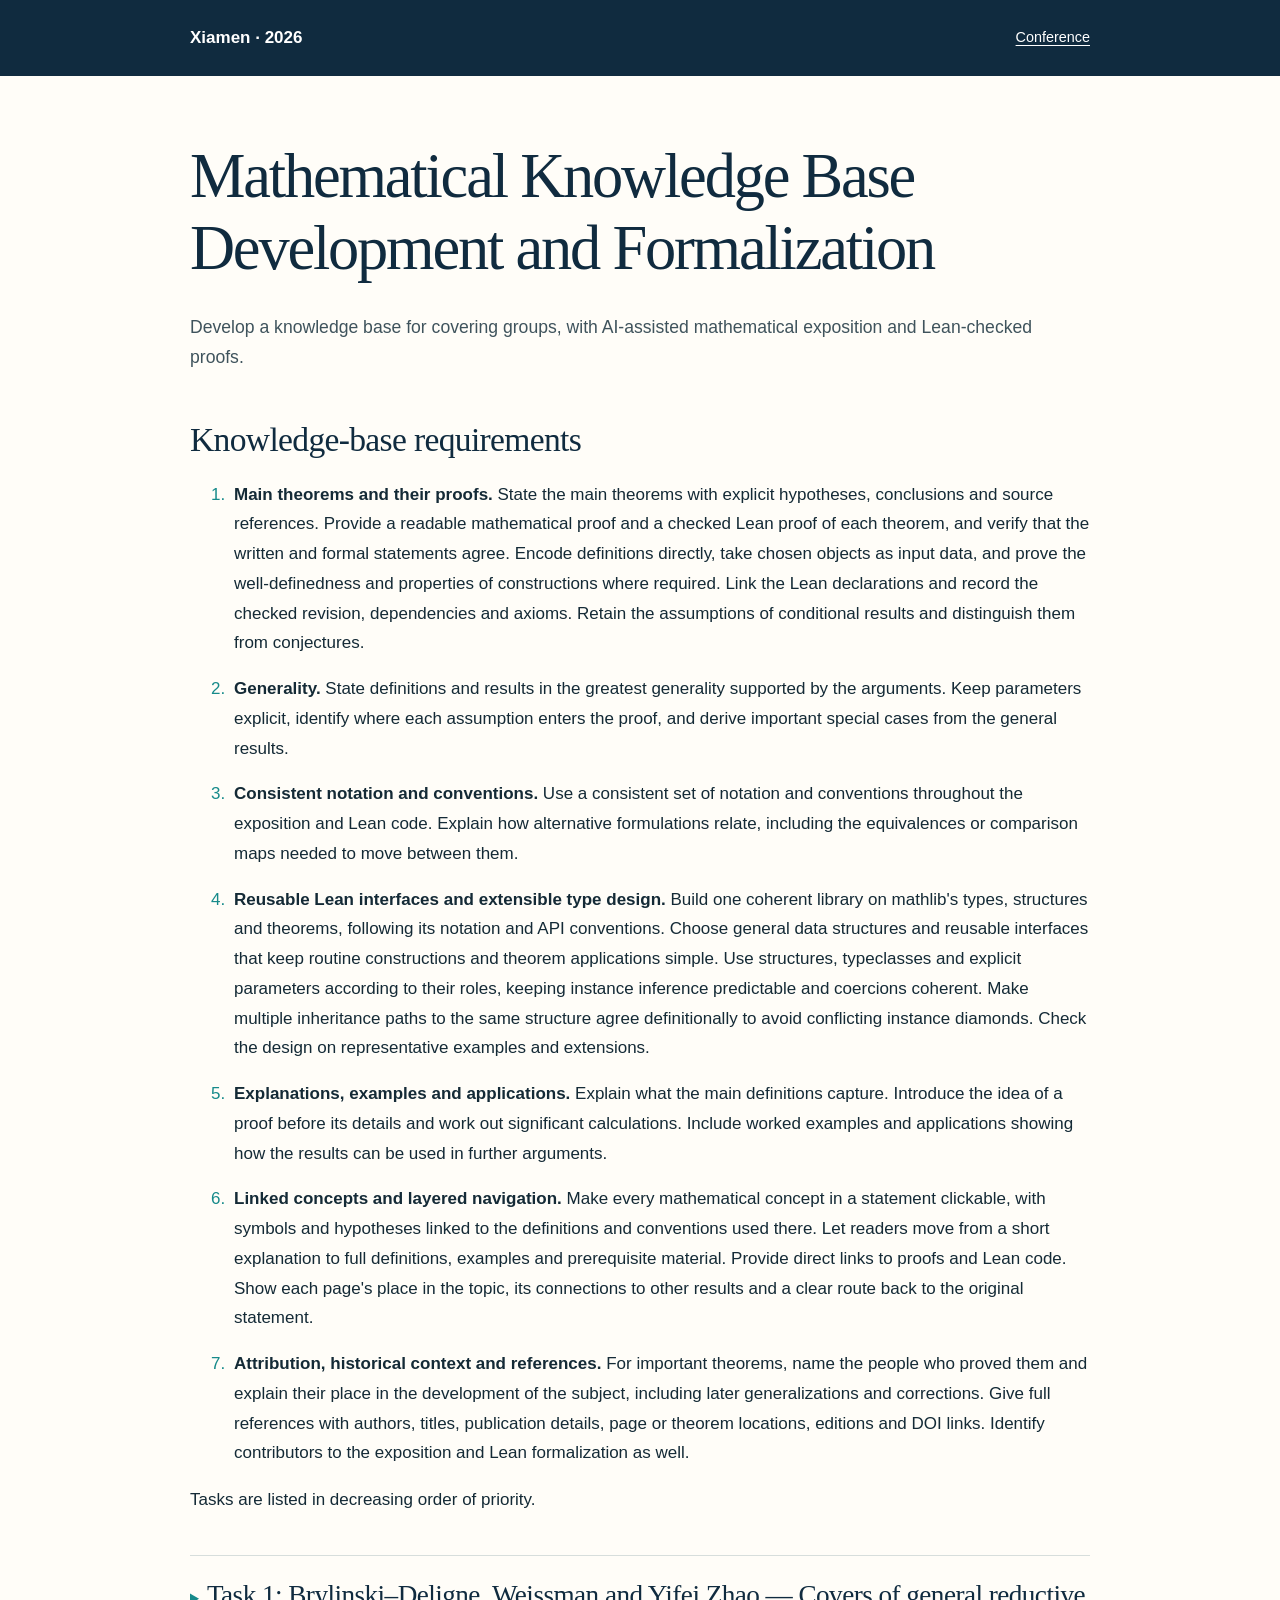
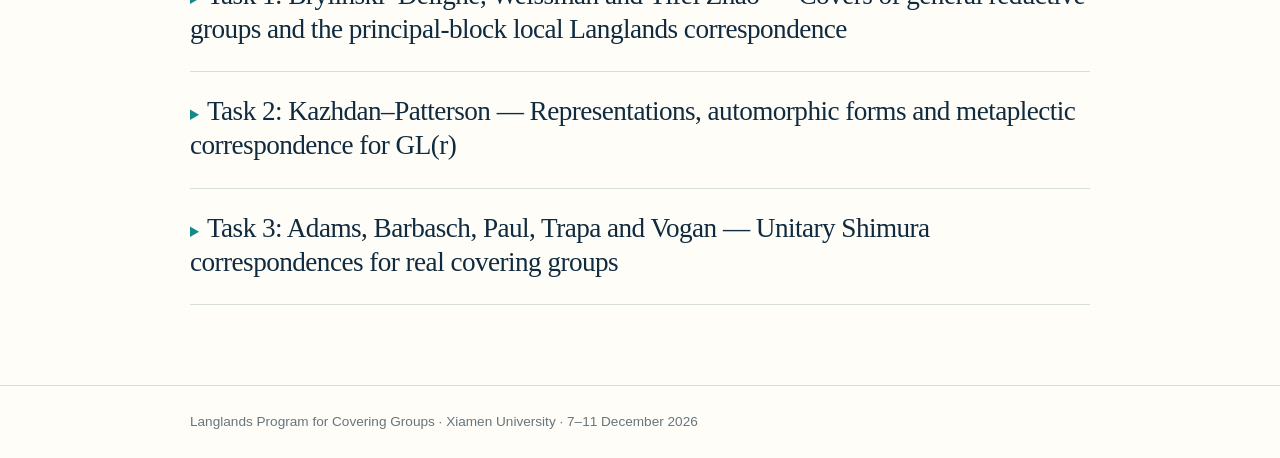
==== tasks/index.html @ 225aef8a "docs: replace real-group references with Renard-Trapa papers" ====
<!DOCTYPE html>
<html lang="en">
<head>
<meta charset="UTF-8">
<meta name="viewport" content="width=device-width, initial-scale=1.0">
<title>Knowledge Base &amp; Formalization — Xiamen 2026</title>
<meta name="description" content="Mathematical knowledge base development and Lean formalization for covering groups: definitions, main theorems, proofs, examples and references. Xiamen 2026.">
<link rel="stylesheet" href="../assets/tasks.css">
</head>
<body>
<a class="skip" href="#main">Skip to main content</a>
<header class="site-header"><div class="wrap">
  <a class="brand" href="../">Xiamen · 2026</a>
  <nav aria-label="Task navigation"><a href="../">Conference</a></nav>
</div></header>
<main class="wrap" id="main">
<h1>Mathematical Knowledge Base Development and Formalization</h1>
<p class="lead">Develop a knowledge base for covering groups, with AI-assisted mathematical exposition and Lean-checked proofs.</p>
<section id="knowledge-base" aria-labelledby="knowledge-base-title">
<h2 id="knowledge-base-title">Knowledge-base requirements</h2>
<ol>
<li><p><strong>Main theorems and their proofs.</strong> State the main theorems with explicit hypotheses, conclusions and source references. Provide a readable mathematical proof and a checked Lean proof of each theorem, and verify that the written and formal statements agree. Encode definitions directly, take chosen objects as input data, and prove the well-definedness and properties of constructions where required. Link the Lean declarations and record the checked revision, dependencies and axioms. Retain the assumptions of conditional results and distinguish them from conjectures.</p></li>
<li><p><strong>Generality.</strong> State definitions and results in the greatest generality supported by the arguments. Keep parameters explicit, identify where each assumption enters the proof, and derive important special cases from the general results.</p></li>
<li><p><strong>Consistent notation and conventions.</strong> Use a consistent set of notation and conventions throughout the exposition and Lean code. Explain how alternative formulations relate, including the equivalences or comparison maps needed to move between them.</p></li>
<li><p><strong>Reusable Lean interfaces and extensible type design.</strong> Build one coherent library on mathlib's types, structures and theorems, following its notation and API conventions. Choose general data structures and reusable interfaces that keep routine constructions and theorem applications simple. Use structures, typeclasses and explicit parameters according to their roles, keeping instance inference predictable and coercions coherent. Make multiple inheritance paths to the same structure agree definitionally to avoid conflicting instance diamonds. Check the design on representative examples and extensions.</p></li>
<li><p><strong>Explanations, examples and applications.</strong> Explain what the main definitions capture. Introduce the idea of a proof before its details and work out significant calculations. Include worked examples and applications showing how the results can be used in further arguments.</p></li>
<li><p><strong>Linked concepts and layered navigation.</strong> Make every mathematical concept in a statement clickable, with symbols and hypotheses linked to the definitions and conventions used there. Let readers move from a short explanation to full definitions, examples and prerequisite material. Provide direct links to proofs and Lean code. Show each page's place in the topic, its connections to other results and a clear route back to the original statement.</p></li>
<li><p><strong>Attribution, historical context and references.</strong> For important theorems, name the people who proved them and explain their place in the development of the subject, including later generalizations and corrections. Give full references with authors, titles, publication details, page or theorem locations, editions and DOI links. Identify contributors to the exposition and Lean formalization as well.</p></li>
</ol>
</section>
<p>Tasks are listed in decreasing order of priority.</p>
<div class="tasks">
<details class="task" id="bd">
<summary><h2>Task 1: Brylinski–Deligne, Weissman and Yifei Zhao — Covers of general reductive groups and the principal-block local Langlands correspondence</h2></summary>
<div class="task-body">
<p>Formalize Brylinski–Deligne’s classification of central K2-extensions, Weissman’s L-groups, and Yifei Zhao’s construction and classification of étale metaplectic covers and their dual data.</p>
<p>The principal-block part concerns the established Iwahori-spherical correspondence and its Hecke-algebra description.</p>
<h3>Core references</h3>
<ul>
<li>Brylinski–Deligne, <em>Central extensions of reductive groups by K2</em>, Publ. Math. IHES 94 (2001), 5–85. <a href="https://doi.org/10.1007/s10240-001-8192-2">DOI</a>.</li>
<li>Weissman, <em>L-groups and parameters for covering groups</em>, Astérisque 398 (2018), 33–186. <a href="https://doi.org/10.24033/ast.1046">DOI</a>.</li>
<li>Yifei Zhao, <em>Étale metaplectic covers of reductive group schemes</em>, J. Eur. Math. Soc. (2025), published online first. <a href="https://doi.org/10.4171/JEMS/1596">DOI</a>; <a href="https://arxiv.org/abs/2204.00610">arXiv</a>.</li>
</ul>
<h3>Further references</h3>
<ul>
<li>Luozi Shi and Yifei Zhao, <em>What are the extended pure inner forms of a cover?</em>, preprint (2025). <a href="https://arxiv.org/abs/2506.08696">arXiv</a>.</li>
<li>Gordan Savin, <em>On unramified representations of covering groups</em>, J. reine angew. Math. 566 (2004), 111–134. <a href="https://doi.org/10.1515/crll.2004.001">DOI</a>.</li>
<li>McNamara, <em>Principal Series Representations of Metaplectic Groups Over Local Fields</em>, in <em>Multiple Dirichlet Series, L-functions and Automorphic Forms</em>, Progress in Mathematics 300 (2012), 299–327. <a href="https://doi.org/10.1007/978-0-8176-8334-4_13">DOI</a>.</li>
</ul>
<p><a href="bd.html">Open as a separate page →</a></p>
</div>
</details>
<details class="task" id="kp">
<summary><h2>Task 2: Kazhdan–Patterson — Representations, automorphic forms and metaplectic correspondence for GL(r)</h2></summary>
<div class="task-body">
<p>Formalize the local and global theory of Kazhdan–Patterson covers of GL(r): metaplectic forms, the classification of irreducible representations by Kaplan–Lapid–Zou, and the metaplectic correspondence of Flicker and Flicker–Kazhdan via character identities and trace-formula comparisons.</p>
<h3>Core references</h3>
<ul>
<li>Kazhdan-Patterson, <em>Metaplectic forms</em>, IHES 59 (1984), 35-142. <a href="https://doi.org/10.1007/BF02698770">DOI</a>.</li>
<li>Kazhdan-Patterson, <em>Corrections to Metaplectic forms</em>, IHES 62 (1985), 203. <a href="https://doi.org/10.1007/BF02698809">DOI</a>.</li>
<li>Kaplan-Lapid-Zou, <em>Classification of irreducible representations of metaplectic covers of the general linear group over a non-archimedean local field</em>, Representation Theory 27 (2023), 1041-1087. <a href="https://doi.org/10.1090/ert/659">DOI</a>.</li>
<li>Flicker, <em>Automorphic forms on covering groups of GL(2)</em>, Invent. Math. 57 (1980), 119-182. <a href="https://doi.org/10.1007/BF01390092">DOI</a>.</li>
<li>Kazhdan-Patterson, <em>Towards a generalized Shimura correspondence</em>, Adv. Math. 60 (1986), 161-234. <a href="https://doi.org/10.1016/S0001-8708(86)80010-X">DOI</a>.</li>
<li>Flicker-Kazhdan, <em>Metaplectic correspondence</em>, IHES 64 (1986), 53-110. <a href="https://doi.org/10.1007/BF02699192">DOI</a>.</li>
</ul>
<p><a href="kp.html">Open as a separate page →</a></p>
</div>
</details>
<details class="task" id="real-shimura">
<summary><h2>Task 3: Adams, Barbasch, Paul, Trapa and Vogan — Unitary Shimura correspondences for real covering groups</h2></summary>
<div class="task-body">
<p>Formalize the unitary Shimura correspondence for split real groups developed by Adams, Barbasch, Paul, Trapa and Vogan through harmonic-analytic methods.</p>
<p>The proved results include the complementary-series injection for the stated classical groups and the unitarity equivalence under Howe correspondence for the metaplectic symplectic representations containing the det^(1/2) K-type. The broader correspondence is stated as a conjecture in that work.</p>
<h3>Main reference</h3>
<ul>
<li>Adams-Barbasch-Paul-Trapa-Vogan, <em>Unitary Shimura correspondences for split real groups</em>, JAMS 20 (2007), 701-751. <a href="https://doi.org/10.1090/S0894-0347-06-00530-3">DOI</a>.</li>
</ul>
<h3>Further references</h3>
<ul>
<li>David Renard and Peter Trapa, <em>Irreducible genuine characters of the metaplectic group: Kazhdan–Lusztig algorithm and Vogan duality</em>, Representation Theory 4 (2000), 245–295. <a href="https://doi.org/10.1090/S1088-4165-00-00105-9">DOI</a>.</li>
<li>David Renard and Peter Trapa, <em>Irreducible characters of the metaplectic group II: Functoriality</em>, J. reine angew. Math. 557 (2003), 121–158. <a href="https://doi.org/10.1515/crll.2003.028">DOI</a>.</li>
<li>Adams-Herb, <em>Lifting of characters for nonlinear simply laced groups</em>, Representation Theory 14 (2010), 70-147. <a href="https://doi.org/10.1090/S1088-4165-10-00361-4">DOI</a>.</li>
<li>Adams-Trapa, <em>Duality for nonlinear simply laced groups</em>, Compositio Math. 148 (2012), 931-965. <a href="https://doi.org/10.1112/S0010437X11007354">DOI</a>.</li>
</ul>
<p><a href="real-shimura.html">Open as a separate page →</a></p>
</div>
</details>
</div>
</main>
<footer><div class="wrap">Langlands Program for Covering Groups · Xiamen University · 7–11 December 2026</div></footer>
</body>
</html>
---- assets/tasks.css ----
:root{--navy:#102b3f;--teal:#168a8a;--cream:#f4f0e7;--paper:#fffdf8;--ink:#142a36;--muted:#66757d;--line:#d7dedc;--serif:"Iowan Old Style","Palatino Linotype",Palatino,Georgia,serif;--sans:Inter,ui-sans-serif,-apple-system,BlinkMacSystemFont,"Segoe UI",sans-serif}
*{box-sizing:border-box}
html{scroll-behavior:smooth}
body{margin:0;background:var(--paper);color:var(--ink);font:17px/1.75 var(--sans);-webkit-font-smoothing:antialiased}
a{color:var(--teal);text-underline-offset:.18em}
a:hover{text-decoration-thickness:2px}
a:focus-visible,summary:focus-visible{outline:3px solid var(--teal);outline-offset:5px}
.wrap{width:min(900px,calc(100% - 48px));margin-inline:auto}
.skip{position:absolute;left:-9999px;top:12px;z-index:10}
.skip:focus{left:16px;padding:8px 12px;background:white;color:var(--navy)}
.site-header{background:var(--navy);color:white}
.site-header .wrap{display:flex;justify-content:space-between;align-items:center;flex-wrap:wrap;gap:12px 28px;min-height:76px;padding-block:18px}
.site-header a{color:inherit}
.site-header .brand{font-weight:700;text-decoration:none}
.site-header nav{display:flex;flex-wrap:wrap;gap:12px 24px;font-size:.9rem}
main{padding-block:64px 80px}
h1,h2,h3{font-family:var(--serif);font-weight:500;color:var(--navy);line-height:1.15}
h1{margin:0 0 28px;font-size:clamp(2.4rem,6vw,3.9rem);letter-spacing:-.035em;text-wrap:balance}
h2{margin:48px 0 20px;font-size:clamp(1.65rem,4vw,2.1rem);letter-spacing:-.02em}
h3{margin:0 0 12px;font-size:1.6rem}
p{margin:0 0 22px}
li{padding-left:4px;margin-bottom:16px}
li p{margin-bottom:12px}
li::marker{color:var(--teal)}
strong{font-weight:650}
code{font-size:.94em;overflow-wrap:anywhere}
.lead{font-size:1.1rem;color:#3f535c}
.tasks{margin-top:40px;border-top:1px solid var(--line)}
.task{border-bottom:1px solid var(--line)}
.task>summary{padding:24px 0;cursor:pointer;color:var(--navy)}
.task>summary::marker{color:var(--teal);font-size:1rem}
.task>summary:hover{color:var(--teal)}
.task>summary h2{display:inline;margin:0;font-size:clamp(1.4rem,3.5vw,1.7rem);color:inherit}
.task-body{padding:0 0 24px}
.task-body h3{margin:32px 0 18px;font-size:1.45rem}
.task-body p,.task-body li{font-size:.96rem}
.task-nav{display:flex;gap:18px 32px;flex-wrap:wrap;margin-top:52px;padding-top:24px;border-top:1px solid var(--line)}
footer{border-top:1px solid var(--line);padding-block:24px;color:var(--muted);font-size:.85rem}
@media(max-width:620px){.wrap{width:calc(100% - 32px)}main{padding-top:40px}.task>summary{padding:20px 0}}
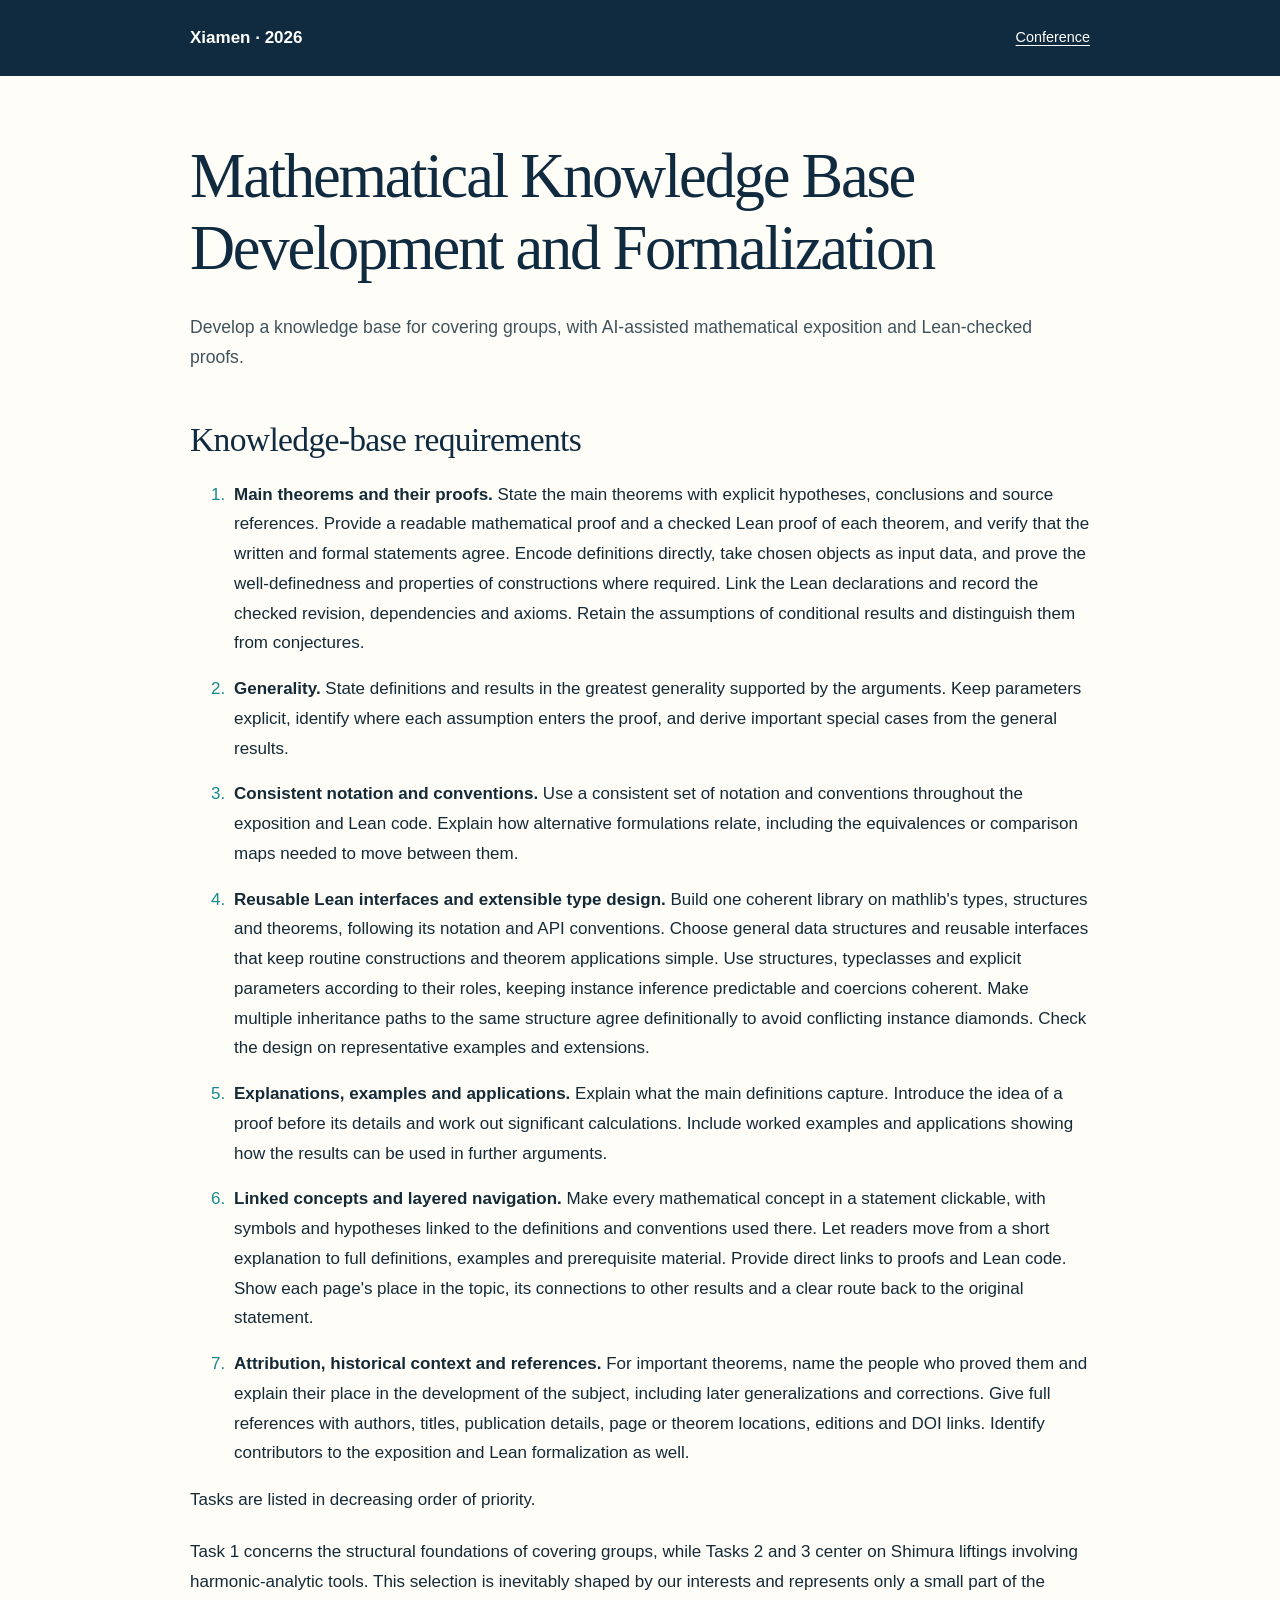
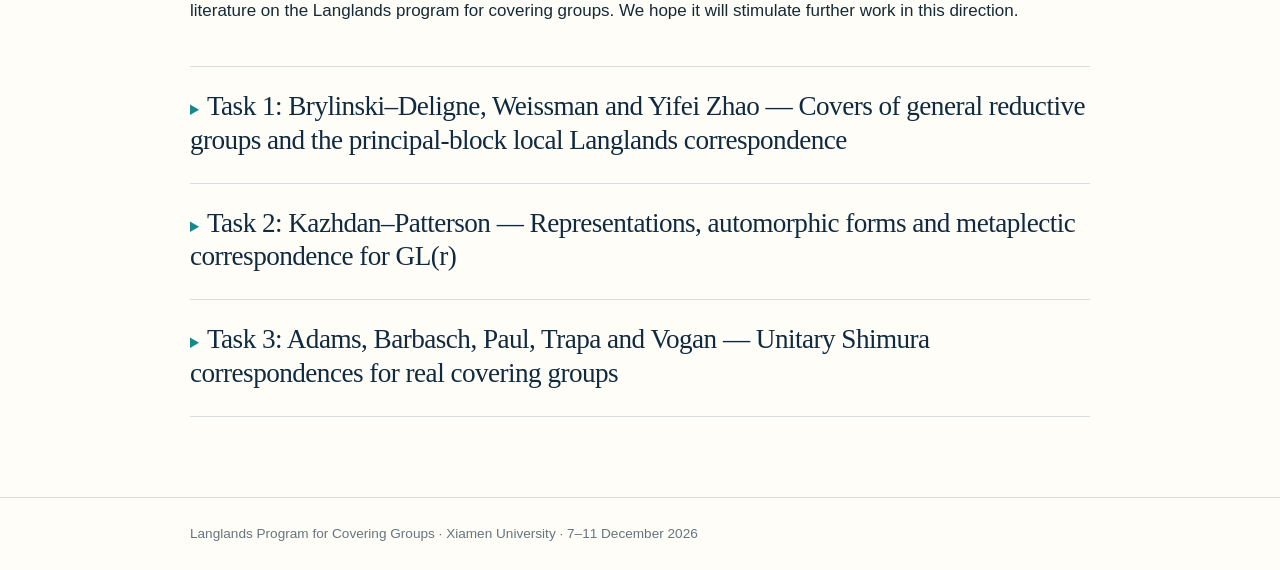
==== commit cf27e778: "docs: explain task selection and scope" ====
--- a/tasks/index.html
+++ b/tasks/index.html
@@ -29,6 +29,7 @@
 </ol>
 </section>
 <p>Tasks are listed in decreasing order of priority.</p>
+<p>Task 1 concerns the structural foundations of covering groups, while Tasks 2 and 3 center on Shimura liftings involving harmonic-analytic tools. This selection is inevitably shaped by our interests and represents only a small part of the literature on the Langlands program for covering groups. We hope it will stimulate further work in this direction.</p>
 <div class="tasks">
 <details class="task" id="bd">
 <summary><h2>Task 1: Brylinski–Deligne, Weissman and Yifei Zhao — Covers of general reductive groups and the principal-block local Langlands correspondence</h2></summary>
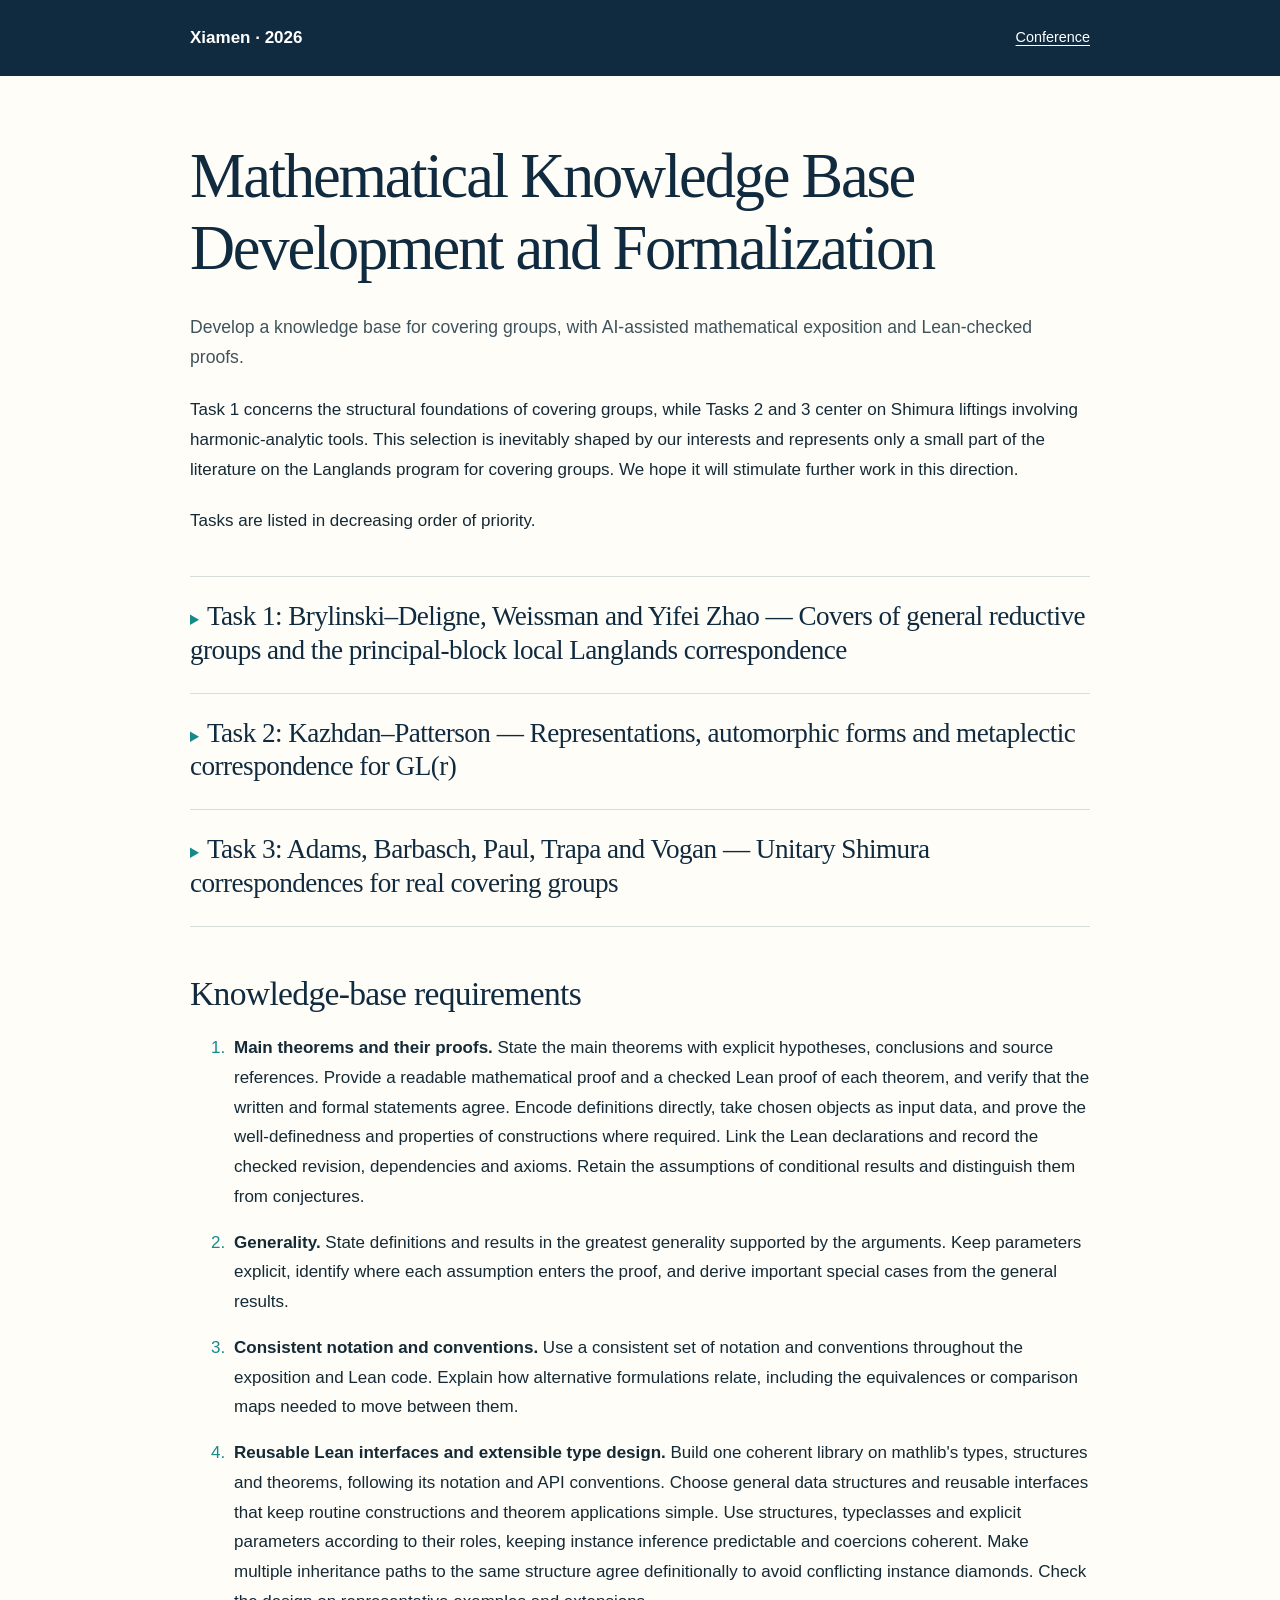
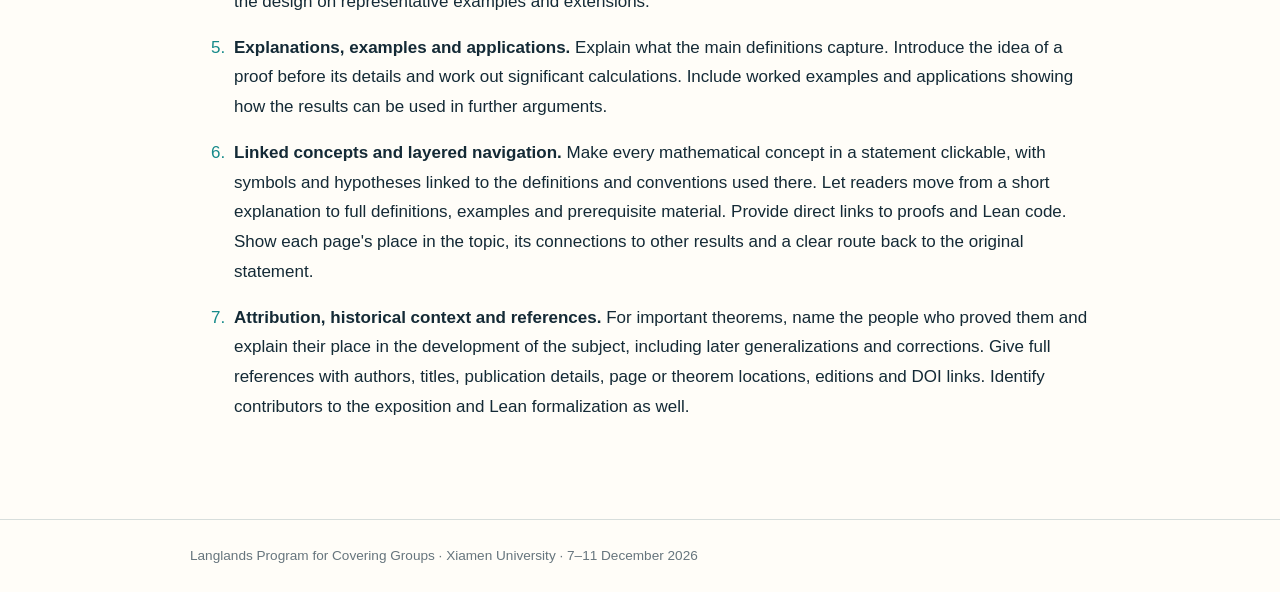
==== commit 7277010a: "docs: put task introduction and tasks before requirements" ====
--- a/tasks/index.html
+++ b/tasks/index.html
@@ -16,20 +16,8 @@
 <main class="wrap" id="main">
 <h1>Mathematical Knowledge Base Development and Formalization</h1>
 <p class="lead">Develop a knowledge base for covering groups, with AI-assisted mathematical exposition and Lean-checked proofs.</p>
-<section id="knowledge-base" aria-labelledby="knowledge-base-title">
-<h2 id="knowledge-base-title">Knowledge-base requirements</h2>
-<ol>
-<li><p><strong>Main theorems and their proofs.</strong> State the main theorems with explicit hypotheses, conclusions and source references. Provide a readable mathematical proof and a checked Lean proof of each theorem, and verify that the written and formal statements agree. Encode definitions directly, take chosen objects as input data, and prove the well-definedness and properties of constructions where required. Link the Lean declarations and record the checked revision, dependencies and axioms. Retain the assumptions of conditional results and distinguish them from conjectures.</p></li>
-<li><p><strong>Generality.</strong> State definitions and results in the greatest generality supported by the arguments. Keep parameters explicit, identify where each assumption enters the proof, and derive important special cases from the general results.</p></li>
-<li><p><strong>Consistent notation and conventions.</strong> Use a consistent set of notation and conventions throughout the exposition and Lean code. Explain how alternative formulations relate, including the equivalences or comparison maps needed to move between them.</p></li>
-<li><p><strong>Reusable Lean interfaces and extensible type design.</strong> Build one coherent library on mathlib's types, structures and theorems, following its notation and API conventions. Choose general data structures and reusable interfaces that keep routine constructions and theorem applications simple. Use structures, typeclasses and explicit parameters according to their roles, keeping instance inference predictable and coercions coherent. Make multiple inheritance paths to the same structure agree definitionally to avoid conflicting instance diamonds. Check the design on representative examples and extensions.</p></li>
-<li><p><strong>Explanations, examples and applications.</strong> Explain what the main definitions capture. Introduce the idea of a proof before its details and work out significant calculations. Include worked examples and applications showing how the results can be used in further arguments.</p></li>
-<li><p><strong>Linked concepts and layered navigation.</strong> Make every mathematical concept in a statement clickable, with symbols and hypotheses linked to the definitions and conventions used there. Let readers move from a short explanation to full definitions, examples and prerequisite material. Provide direct links to proofs and Lean code. Show each page's place in the topic, its connections to other results and a clear route back to the original statement.</p></li>
-<li><p><strong>Attribution, historical context and references.</strong> For important theorems, name the people who proved them and explain their place in the development of the subject, including later generalizations and corrections. Give full references with authors, titles, publication details, page or theorem locations, editions and DOI links. Identify contributors to the exposition and Lean formalization as well.</p></li>
-</ol>
-</section>
+<p>Task 1 concerns the structural foundations of covering groups, while Tasks 2 and 3 center on Shimura liftings involving harmonic-analytic tools. This selection is inevitably shaped by our interests and represents only a small part of the literature on the Langlands program for covering groups. We hope it will stimulate further work in this direction.</p>
 <p>Tasks are listed in decreasing order of priority.</p>
-<p>Task 1 concerns the structural foundations of covering groups, while Tasks 2 and 3 center on Shimura liftings involving harmonic-analytic tools. This selection is inevitably shaped by our interests and represents only a small part of the literature on the Langlands program for covering groups. We hope it will stimulate further work in this direction.</p>
 <div class="tasks">
 <details class="task" id="bd">
 <summary><h2>Task 1: Brylinski–Deligne, Weissman and Yifei Zhao — Covers of general reductive groups and the principal-block local Langlands correspondence</h2></summary>
@@ -87,6 +75,18 @@
 </div>
 </details>
 </div>
+<section id="knowledge-base" aria-labelledby="knowledge-base-title">
+<h2 id="knowledge-base-title">Knowledge-base requirements</h2>
+<ol>
+<li><p><strong>Main theorems and their proofs.</strong> State the main theorems with explicit hypotheses, conclusions and source references. Provide a readable mathematical proof and a checked Lean proof of each theorem, and verify that the written and formal statements agree. Encode definitions directly, take chosen objects as input data, and prove the well-definedness and properties of constructions where required. Link the Lean declarations and record the checked revision, dependencies and axioms. Retain the assumptions of conditional results and distinguish them from conjectures.</p></li>
+<li><p><strong>Generality.</strong> State definitions and results in the greatest generality supported by the arguments. Keep parameters explicit, identify where each assumption enters the proof, and derive important special cases from the general results.</p></li>
+<li><p><strong>Consistent notation and conventions.</strong> Use a consistent set of notation and conventions throughout the exposition and Lean code. Explain how alternative formulations relate, including the equivalences or comparison maps needed to move between them.</p></li>
+<li><p><strong>Reusable Lean interfaces and extensible type design.</strong> Build one coherent library on mathlib's types, structures and theorems, following its notation and API conventions. Choose general data structures and reusable interfaces that keep routine constructions and theorem applications simple. Use structures, typeclasses and explicit parameters according to their roles, keeping instance inference predictable and coercions coherent. Make multiple inheritance paths to the same structure agree definitionally to avoid conflicting instance diamonds. Check the design on representative examples and extensions.</p></li>
+<li><p><strong>Explanations, examples and applications.</strong> Explain what the main definitions capture. Introduce the idea of a proof before its details and work out significant calculations. Include worked examples and applications showing how the results can be used in further arguments.</p></li>
+<li><p><strong>Linked concepts and layered navigation.</strong> Make every mathematical concept in a statement clickable, with symbols and hypotheses linked to the definitions and conventions used there. Let readers move from a short explanation to full definitions, examples and prerequisite material. Provide direct links to proofs and Lean code. Show each page's place in the topic, its connections to other results and a clear route back to the original statement.</p></li>
+<li><p><strong>Attribution, historical context and references.</strong> For important theorems, name the people who proved them and explain their place in the development of the subject, including later generalizations and corrections. Give full references with authors, titles, publication details, page or theorem locations, editions and DOI links. Identify contributors to the exposition and Lean formalization as well.</p></li>
+</ol>
+</section>
 </main>
 <footer><div class="wrap">Langlands Program for Covering Groups · Xiamen University · 7–11 December 2026</div></footer>
 </body>
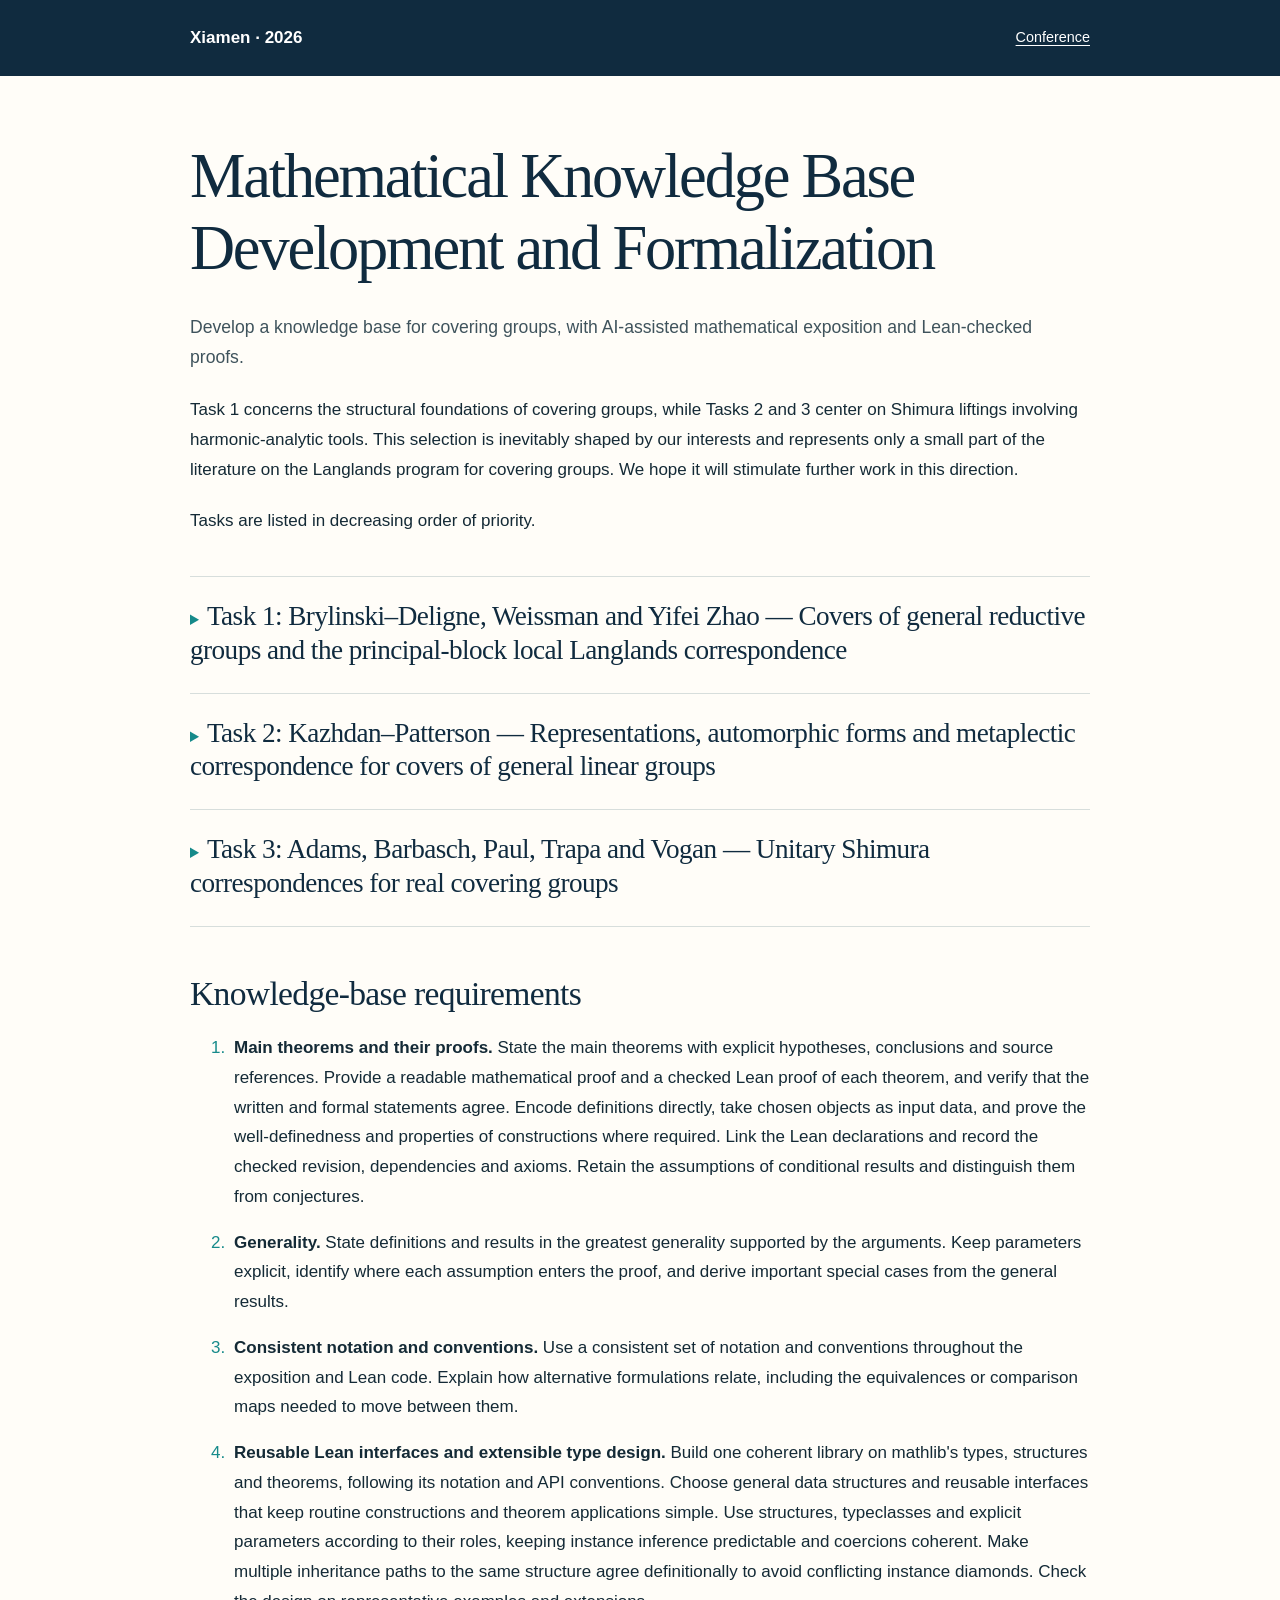
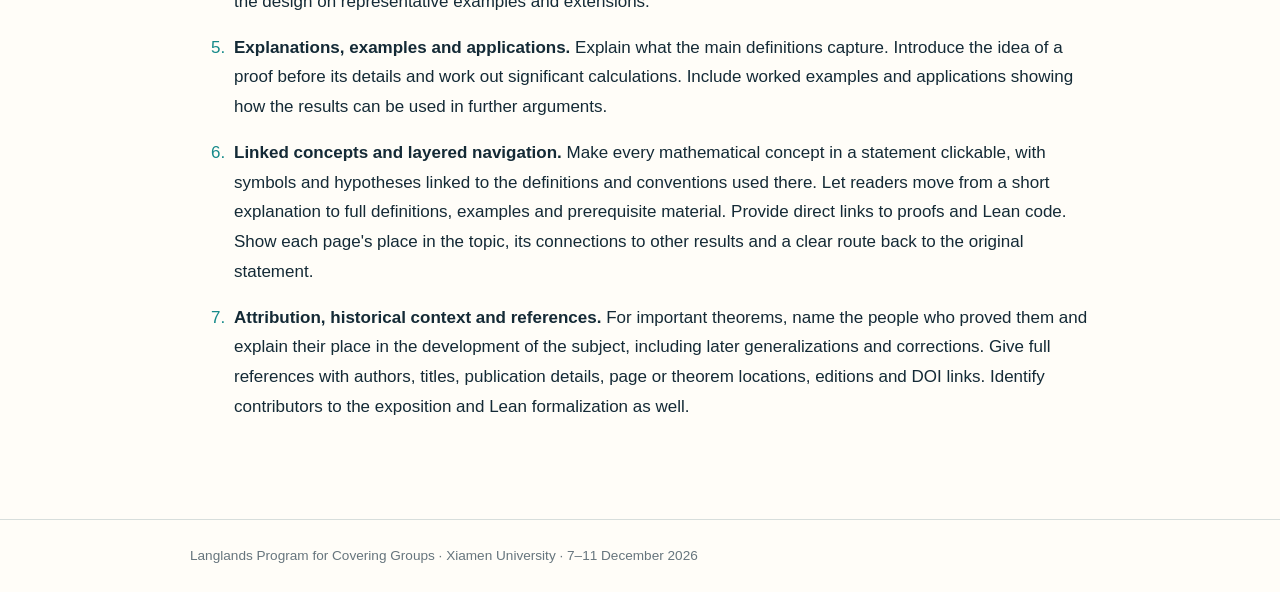
==== commit 8256d355: "docs: clarify general linear group notation in Task 2" ====
--- a/tasks/index.html
+++ b/tasks/index.html
@@ -36,13 +36,12 @@
 <li>Gordan Savin, <em>On unramified representations of covering groups</em>, J. reine angew. Math. 566 (2004), 111–134. <a href="https://doi.org/10.1515/crll.2004.001">DOI</a>.</li>
 <li>McNamara, <em>Principal Series Representations of Metaplectic Groups Over Local Fields</em>, in <em>Multiple Dirichlet Series, L-functions and Automorphic Forms</em>, Progress in Mathematics 300 (2012), 299–327. <a href="https://doi.org/10.1007/978-0-8176-8334-4_13">DOI</a>.</li>
 </ul>
-<p><a href="bd.html">Open as a separate page →</a></p>
 </div>
 </details>
 <details class="task" id="kp">
-<summary><h2>Task 2: Kazhdan–Patterson — Representations, automorphic forms and metaplectic correspondence for GL(r)</h2></summary>
+<summary><h2>Task 2: Kazhdan–Patterson — Representations, automorphic forms and metaplectic correspondence for covers of general linear groups</h2></summary>
 <div class="task-body">
-<p>Formalize the local and global theory of Kazhdan–Patterson covers of GL(r): metaplectic forms, the classification of irreducible representations by Kaplan–Lapid–Zou, and the metaplectic correspondence of Flicker and Flicker–Kazhdan via character identities and trace-formula comparisons.</p>
+<p>Formalize the local and global theory of Kazhdan–Patterson covers of GL<sub><i>r</i></sub>: metaplectic forms, the classification of irreducible representations by Kaplan–Lapid–Zou, and the metaplectic correspondence of Flicker and Flicker–Kazhdan via character identities and trace-formula comparisons.</p>
 <h3>Core references</h3>
 <ul>
 <li>Kazhdan-Patterson, <em>Metaplectic forms</em>, IHES 59 (1984), 35-142. <a href="https://doi.org/10.1007/BF02698770">DOI</a>.</li>
@@ -52,7 +51,6 @@
 <li>Kazhdan-Patterson, <em>Towards a generalized Shimura correspondence</em>, Adv. Math. 60 (1986), 161-234. <a href="https://doi.org/10.1016/S0001-8708(86)80010-X">DOI</a>.</li>
 <li>Flicker-Kazhdan, <em>Metaplectic correspondence</em>, IHES 64 (1986), 53-110. <a href="https://doi.org/10.1007/BF02699192">DOI</a>.</li>
 </ul>
-<p><a href="kp.html">Open as a separate page →</a></p>
 </div>
 </details>
 <details class="task" id="real-shimura">
@@ -71,7 +69,6 @@
 <li>Adams-Herb, <em>Lifting of characters for nonlinear simply laced groups</em>, Representation Theory 14 (2010), 70-147. <a href="https://doi.org/10.1090/S1088-4165-10-00361-4">DOI</a>.</li>
 <li>Adams-Trapa, <em>Duality for nonlinear simply laced groups</em>, Compositio Math. 148 (2012), 931-965. <a href="https://doi.org/10.1112/S0010437X11007354">DOI</a>.</li>
 </ul>
-<p><a href="real-shimura.html">Open as a separate page →</a></p>
 </div>
 </details>
 </div>
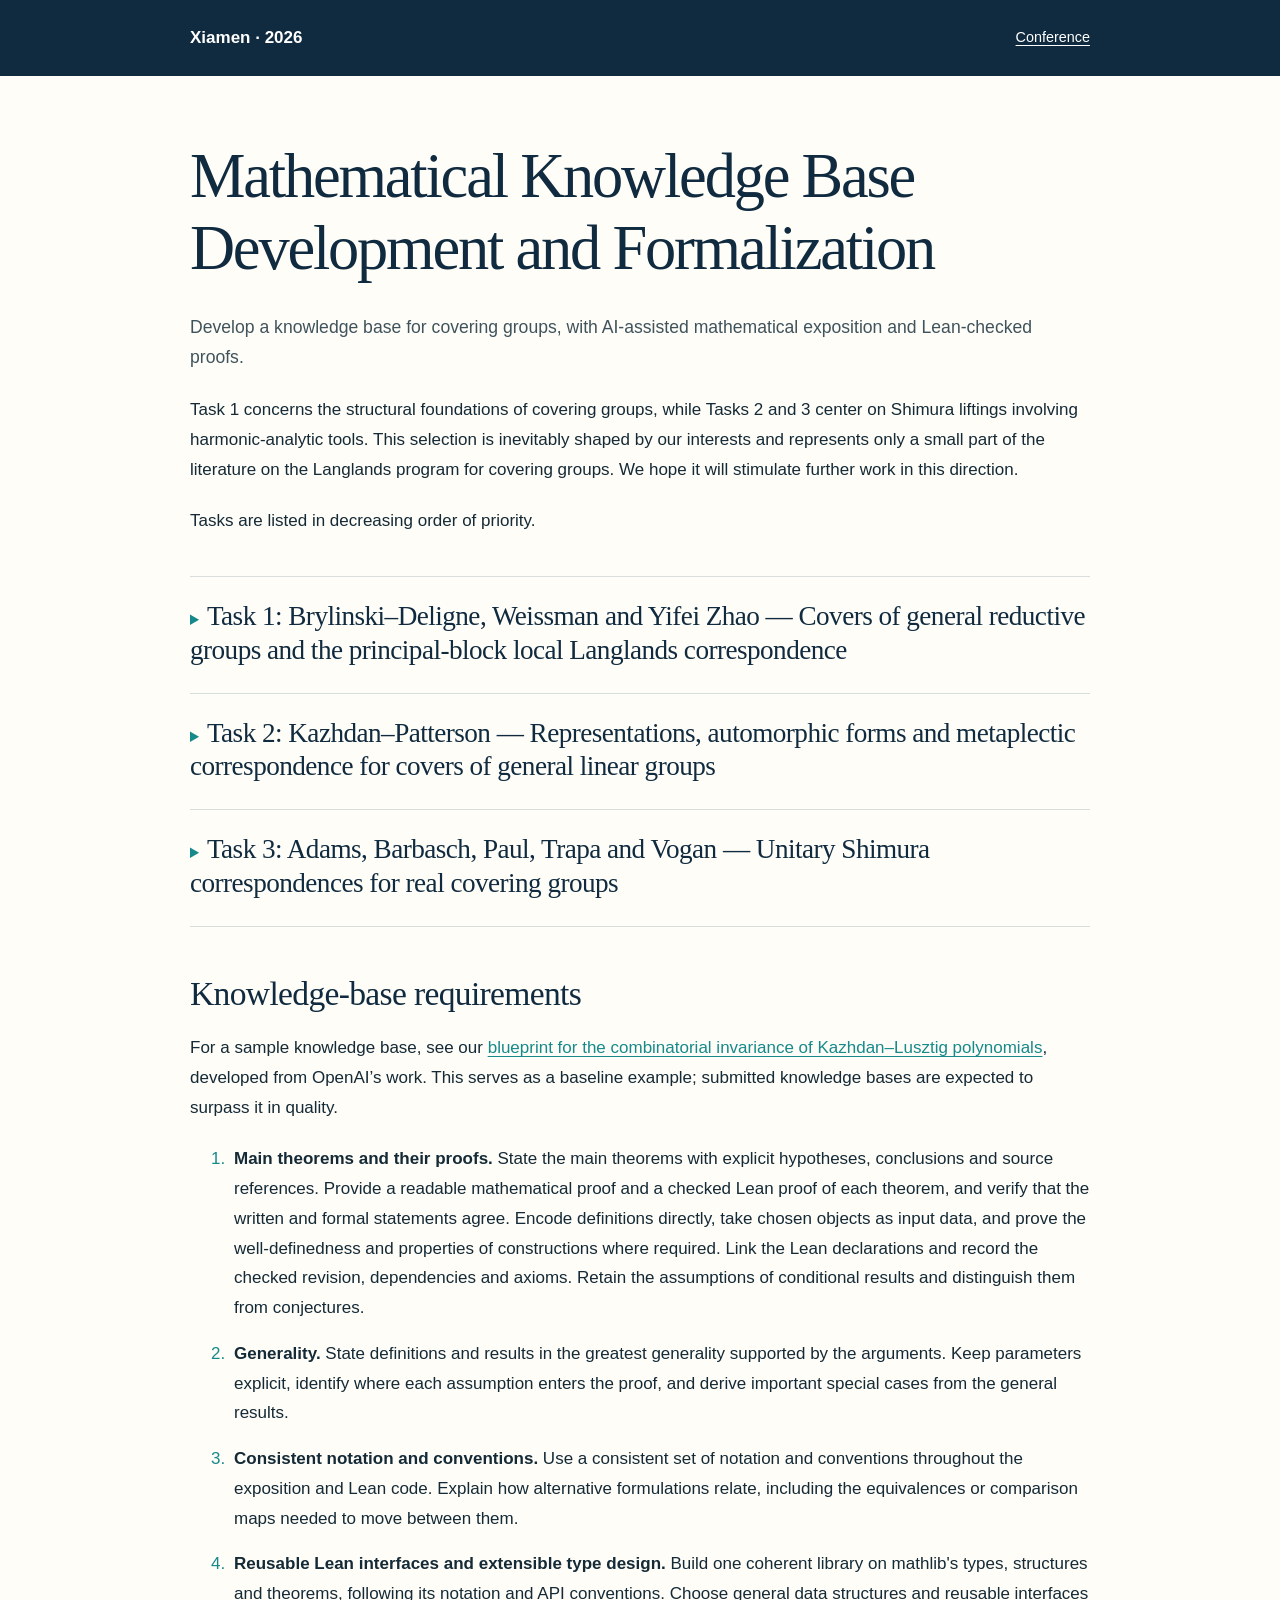
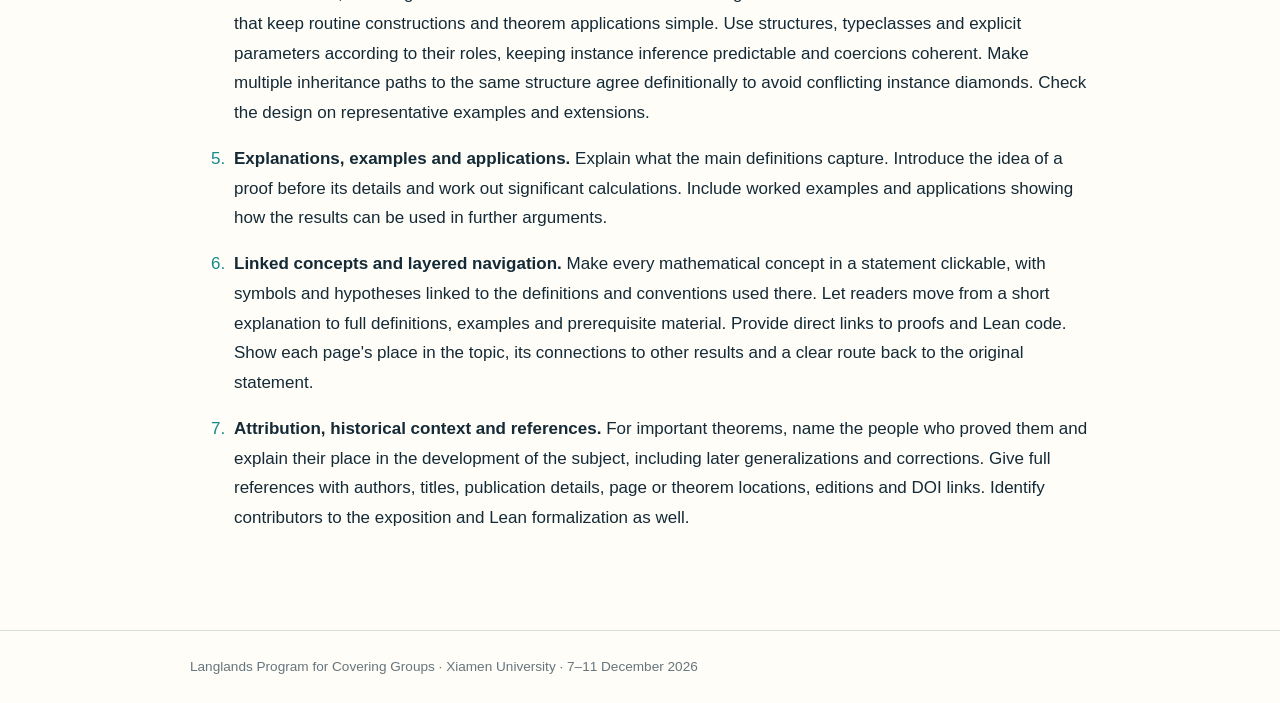
==== commit a3f3319e: "docs: add sample knowledge base as quality baseline" ====
--- a/tasks/index.html
+++ b/tasks/index.html
@@ -24,7 +24,7 @@
 <div class="task-body">
 <p>Formalize Brylinski–Deligne’s classification of central K2-extensions, Weissman’s L-groups, and Yifei Zhao’s construction and classification of étale metaplectic covers and their dual data.</p>
 <p>The principal-block part concerns the established Iwahori-spherical correspondence and its Hecke-algebra description.</p>
-<h3>Core references</h3>
+<h3>References</h3>
 <ul>
 <li>Brylinski–Deligne, <em>Central extensions of reductive groups by K2</em>, Publ. Math. IHES 94 (2001), 5–85. <a href="https://doi.org/10.1007/s10240-001-8192-2">DOI</a>.</li>
 <li>Weissman, <em>L-groups and parameters for covering groups</em>, Astérisque 398 (2018), 33–186. <a href="https://doi.org/10.24033/ast.1046">DOI</a>.</li>
@@ -42,7 +42,7 @@
 <summary><h2>Task 2: Kazhdan–Patterson — Representations, automorphic forms and metaplectic correspondence for covers of general linear groups</h2></summary>
 <div class="task-body">
 <p>Formalize the local and global theory of Kazhdan–Patterson covers of GL<sub><i>r</i></sub>: metaplectic forms, the classification of irreducible representations by Kaplan–Lapid–Zou, and the metaplectic correspondence of Flicker and Flicker–Kazhdan via character identities and trace-formula comparisons.</p>
-<h3>Core references</h3>
+<h3>References</h3>
 <ul>
 <li>Kazhdan-Patterson, <em>Metaplectic forms</em>, IHES 59 (1984), 35-142. <a href="https://doi.org/10.1007/BF02698770">DOI</a>.</li>
 <li>Kazhdan-Patterson, <em>Corrections to Metaplectic forms</em>, IHES 62 (1985), 203. <a href="https://doi.org/10.1007/BF02698809">DOI</a>.</li>
@@ -58,7 +58,7 @@
 <div class="task-body">
 <p>Formalize the unitary Shimura correspondence for split real groups developed by Adams, Barbasch, Paul, Trapa and Vogan through harmonic-analytic methods.</p>
 <p>The proved results include the complementary-series injection for the stated classical groups and the unitarity equivalence under Howe correspondence for the metaplectic symplectic representations containing the det^(1/2) K-type. The broader correspondence is stated as a conjecture in that work.</p>
-<h3>Main reference</h3>
+<h3>References</h3>
 <ul>
 <li>Adams-Barbasch-Paul-Trapa-Vogan, <em>Unitary Shimura correspondences for split real groups</em>, JAMS 20 (2007), 701-751. <a href="https://doi.org/10.1090/S0894-0347-06-00530-3">DOI</a>.</li>
 </ul>
@@ -74,6 +74,7 @@
 </div>
 <section id="knowledge-base" aria-labelledby="knowledge-base-title">
 <h2 id="knowledge-base-title">Knowledge-base requirements</h2>
+<p>For a sample knowledge base, see our <a href="https://jiajunma.github.io/combkl/">blueprint for the combinatorial invariance of Kazhdan–Lusztig polynomials</a>, developed from OpenAI’s work. This serves as a baseline example; submitted knowledge bases are expected to surpass it in quality.</p>
 <ol>
 <li><p><strong>Main theorems and their proofs.</strong> State the main theorems with explicit hypotheses, conclusions and source references. Provide a readable mathematical proof and a checked Lean proof of each theorem, and verify that the written and formal statements agree. Encode definitions directly, take chosen objects as input data, and prove the well-definedness and properties of constructions where required. Link the Lean declarations and record the checked revision, dependencies and axioms. Retain the assumptions of conditional results and distinguish them from conjectures.</p></li>
 <li><p><strong>Generality.</strong> State definitions and results in the greatest generality supported by the arguments. Keep parameters explicit, identify where each assumption enters the proof, and derive important special cases from the general results.</p></li>
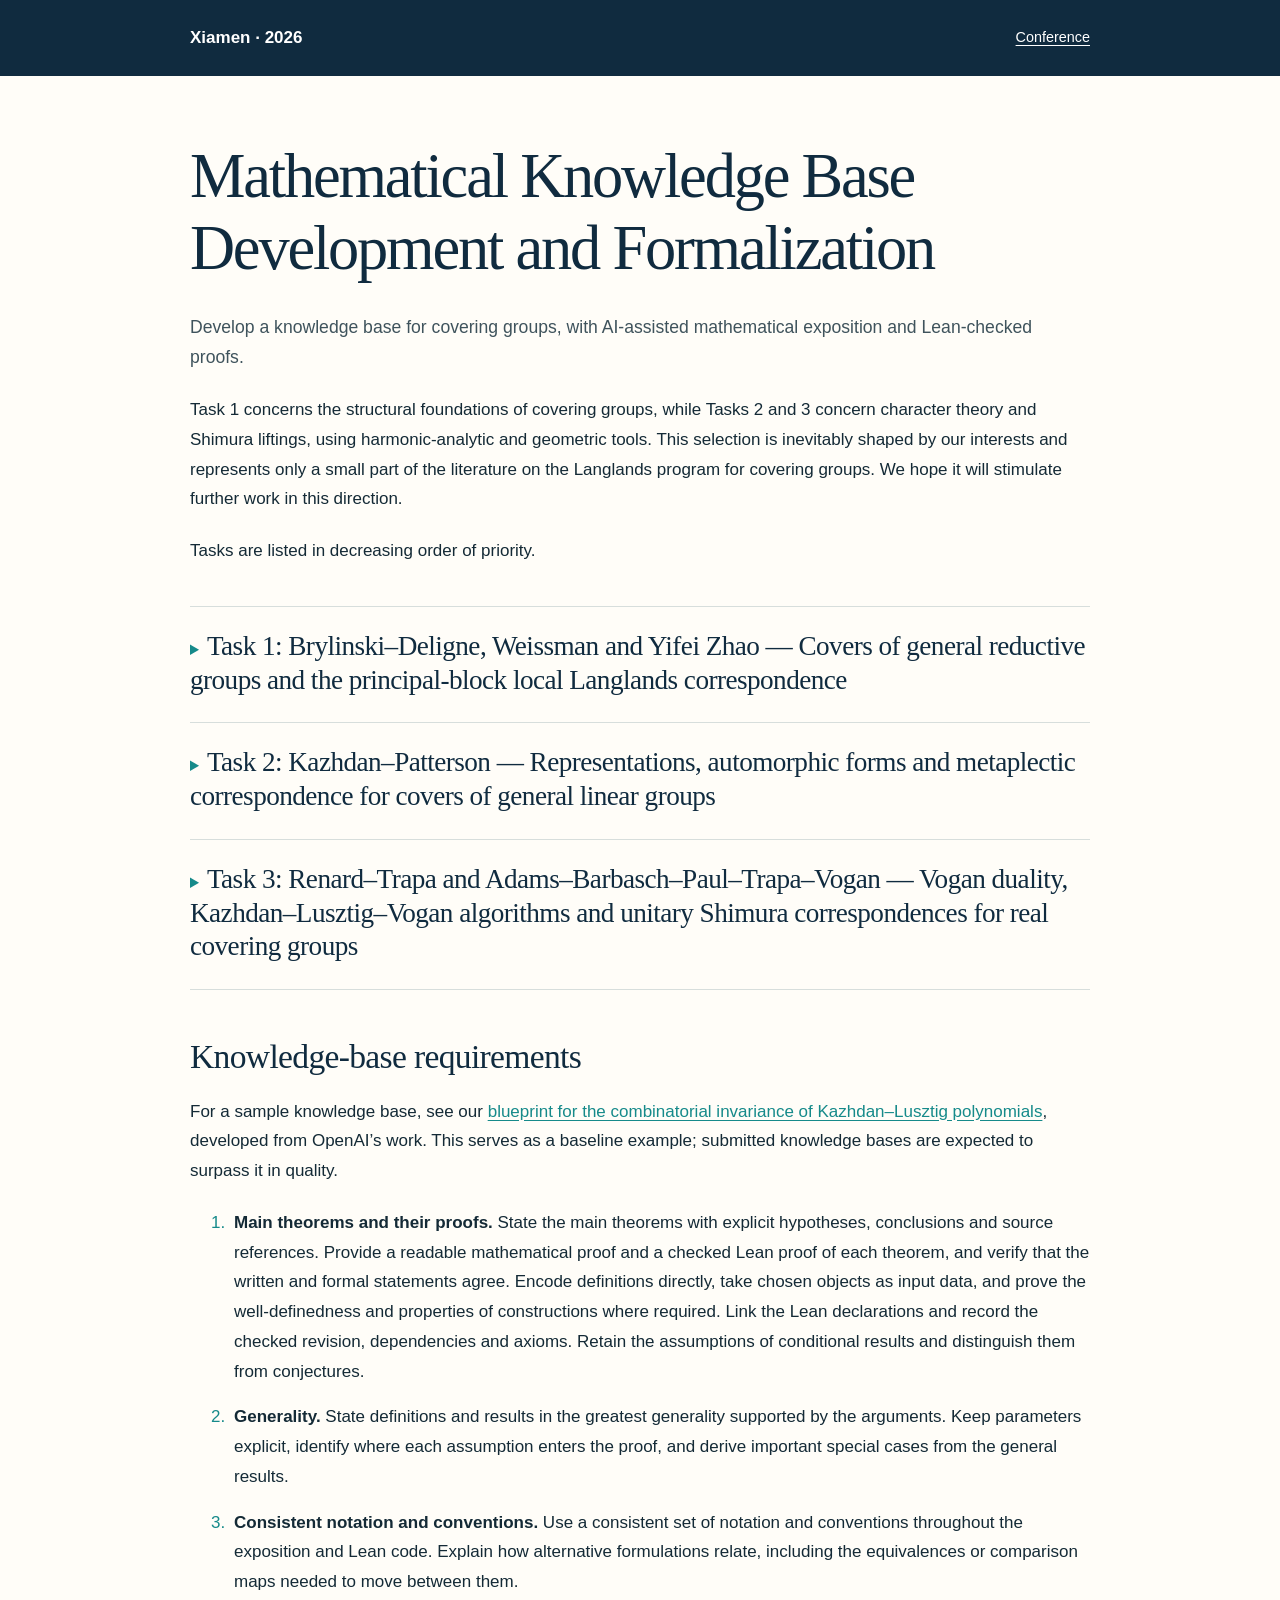
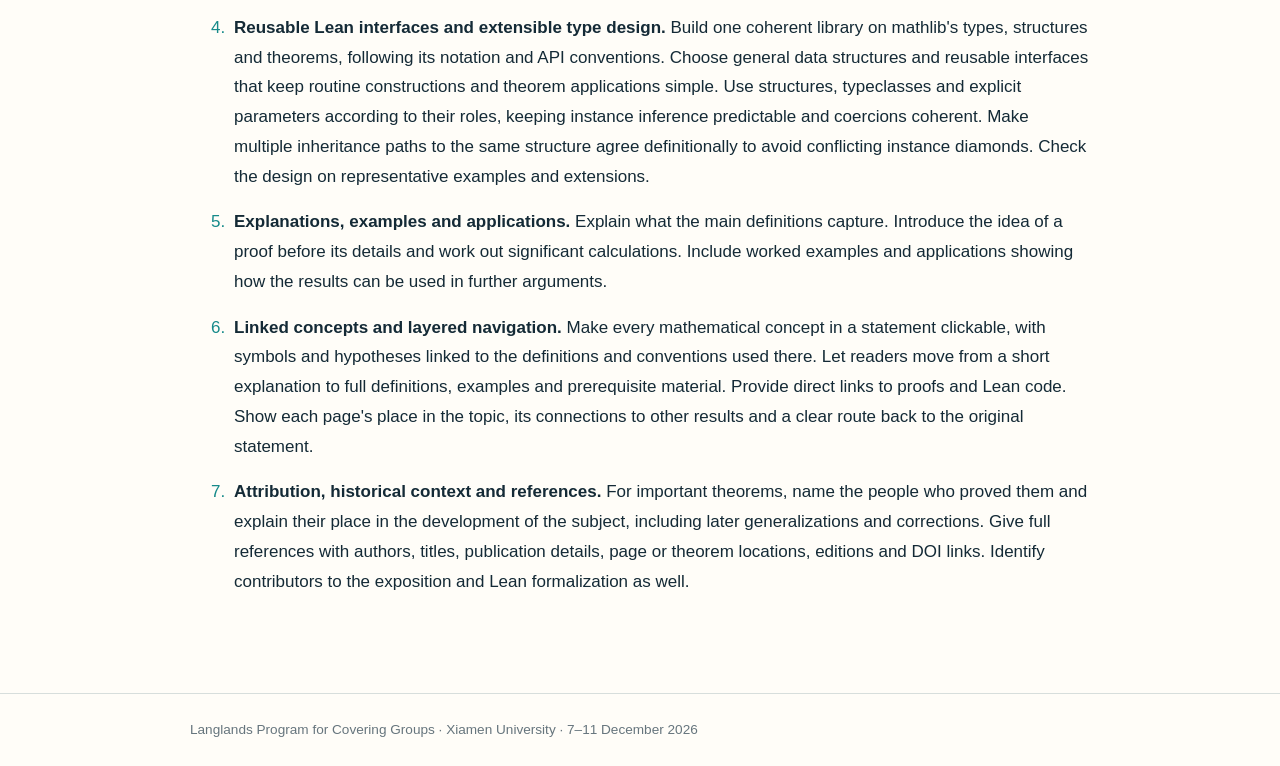
==== commit 6fac6f42: "docs: add Renard-Trapa duality and character algorithms to Task 3" ====
--- a/tasks/index.html
+++ b/tasks/index.html
@@ -16,7 +16,7 @@
 <main class="wrap" id="main">
 <h1>Mathematical Knowledge Base Development and Formalization</h1>
 <p class="lead">Develop a knowledge base for covering groups, with AI-assisted mathematical exposition and Lean-checked proofs.</p>
-<p>Task 1 concerns the structural foundations of covering groups, while Tasks 2 and 3 center on Shimura liftings involving harmonic-analytic tools. This selection is inevitably shaped by our interests and represents only a small part of the literature on the Langlands program for covering groups. We hope it will stimulate further work in this direction.</p>
+<p>Task 1 concerns the structural foundations of covering groups, while Tasks 2 and 3 concern character theory and Shimura liftings, using harmonic-analytic and geometric tools. This selection is inevitably shaped by our interests and represents only a small part of the literature on the Langlands program for covering groups. We hope it will stimulate further work in this direction.</p>
 <p>Tasks are listed in decreasing order of priority.</p>
 <div class="tasks">
 <details class="task" id="bd">
@@ -54,18 +54,20 @@
 </div>
 </details>
 <details class="task" id="real-shimura">
-<summary><h2>Task 3: Adams, Barbasch, Paul, Trapa and Vogan — Unitary Shimura correspondences for real covering groups</h2></summary>
+<summary><h2>Task 3: Renard–Trapa and Adams–Barbasch–Paul–Trapa–Vogan — Vogan duality, Kazhdan–Lusztig–Vogan algorithms and unitary Shimura correspondences for real covering groups</h2></summary>
 <div class="task-body">
+<p>Formalize David Renard and Peter Trapa’s Kazhdan–Lusztig–Vogan character algorithms and Vogan character-multiplicity duality for the real covering groups treated in their papers, including metaplectic groups and double covers of real general linear and unitary groups.</p>
 <p>Formalize the unitary Shimura correspondence for split real groups developed by Adams, Barbasch, Paul, Trapa and Vogan through harmonic-analytic methods.</p>
 <p>The proved results include the complementary-series injection for the stated classical groups and the unitarity equivalence under Howe correspondence for the metaplectic symplectic representations containing the det^(1/2) K-type. The broader correspondence is stated as a conjecture in that work.</p>
 <h3>References</h3>
 <ul>
+<li>David Renard and Peter Trapa, <em>Irreducible genuine characters of the metaplectic group: Kazhdan–Lusztig algorithm and Vogan duality</em>, Representation Theory 4 (2000), 245–295. <a href="https://doi.org/10.1090/S1088-4165-00-00105-9">DOI</a>.</li>
+<li>David Renard and Peter Trapa, <em>Irreducible characters of the metaplectic group II: Functoriality</em>, J. reine angew. Math. 557 (2003), 121–158. <a href="https://doi.org/10.1515/crll.2003.028">DOI</a>.</li>
+<li>David Renard and Peter Trapa, <em>Kazhdan–Lusztig algorithms for nonlinear groups and applications to Kazhdan–Patterson lifting</em>, American Journal of Mathematics 127 (2005), 911–971. <a href="https://doi.org/10.1353/ajm.2005.0034">DOI</a>.</li>
 <li>Adams-Barbasch-Paul-Trapa-Vogan, <em>Unitary Shimura correspondences for split real groups</em>, JAMS 20 (2007), 701-751. <a href="https://doi.org/10.1090/S0894-0347-06-00530-3">DOI</a>.</li>
 </ul>
 <h3>Further references</h3>
 <ul>
-<li>David Renard and Peter Trapa, <em>Irreducible genuine characters of the metaplectic group: Kazhdan–Lusztig algorithm and Vogan duality</em>, Representation Theory 4 (2000), 245–295. <a href="https://doi.org/10.1090/S1088-4165-00-00105-9">DOI</a>.</li>
-<li>David Renard and Peter Trapa, <em>Irreducible characters of the metaplectic group II: Functoriality</em>, J. reine angew. Math. 557 (2003), 121–158. <a href="https://doi.org/10.1515/crll.2003.028">DOI</a>.</li>
 <li>Adams-Herb, <em>Lifting of characters for nonlinear simply laced groups</em>, Representation Theory 14 (2010), 70-147. <a href="https://doi.org/10.1090/S1088-4165-10-00361-4">DOI</a>.</li>
 <li>Adams-Trapa, <em>Duality for nonlinear simply laced groups</em>, Compositio Math. 148 (2012), 931-965. <a href="https://doi.org/10.1112/S0010437X11007354">DOI</a>.</li>
 </ul>
